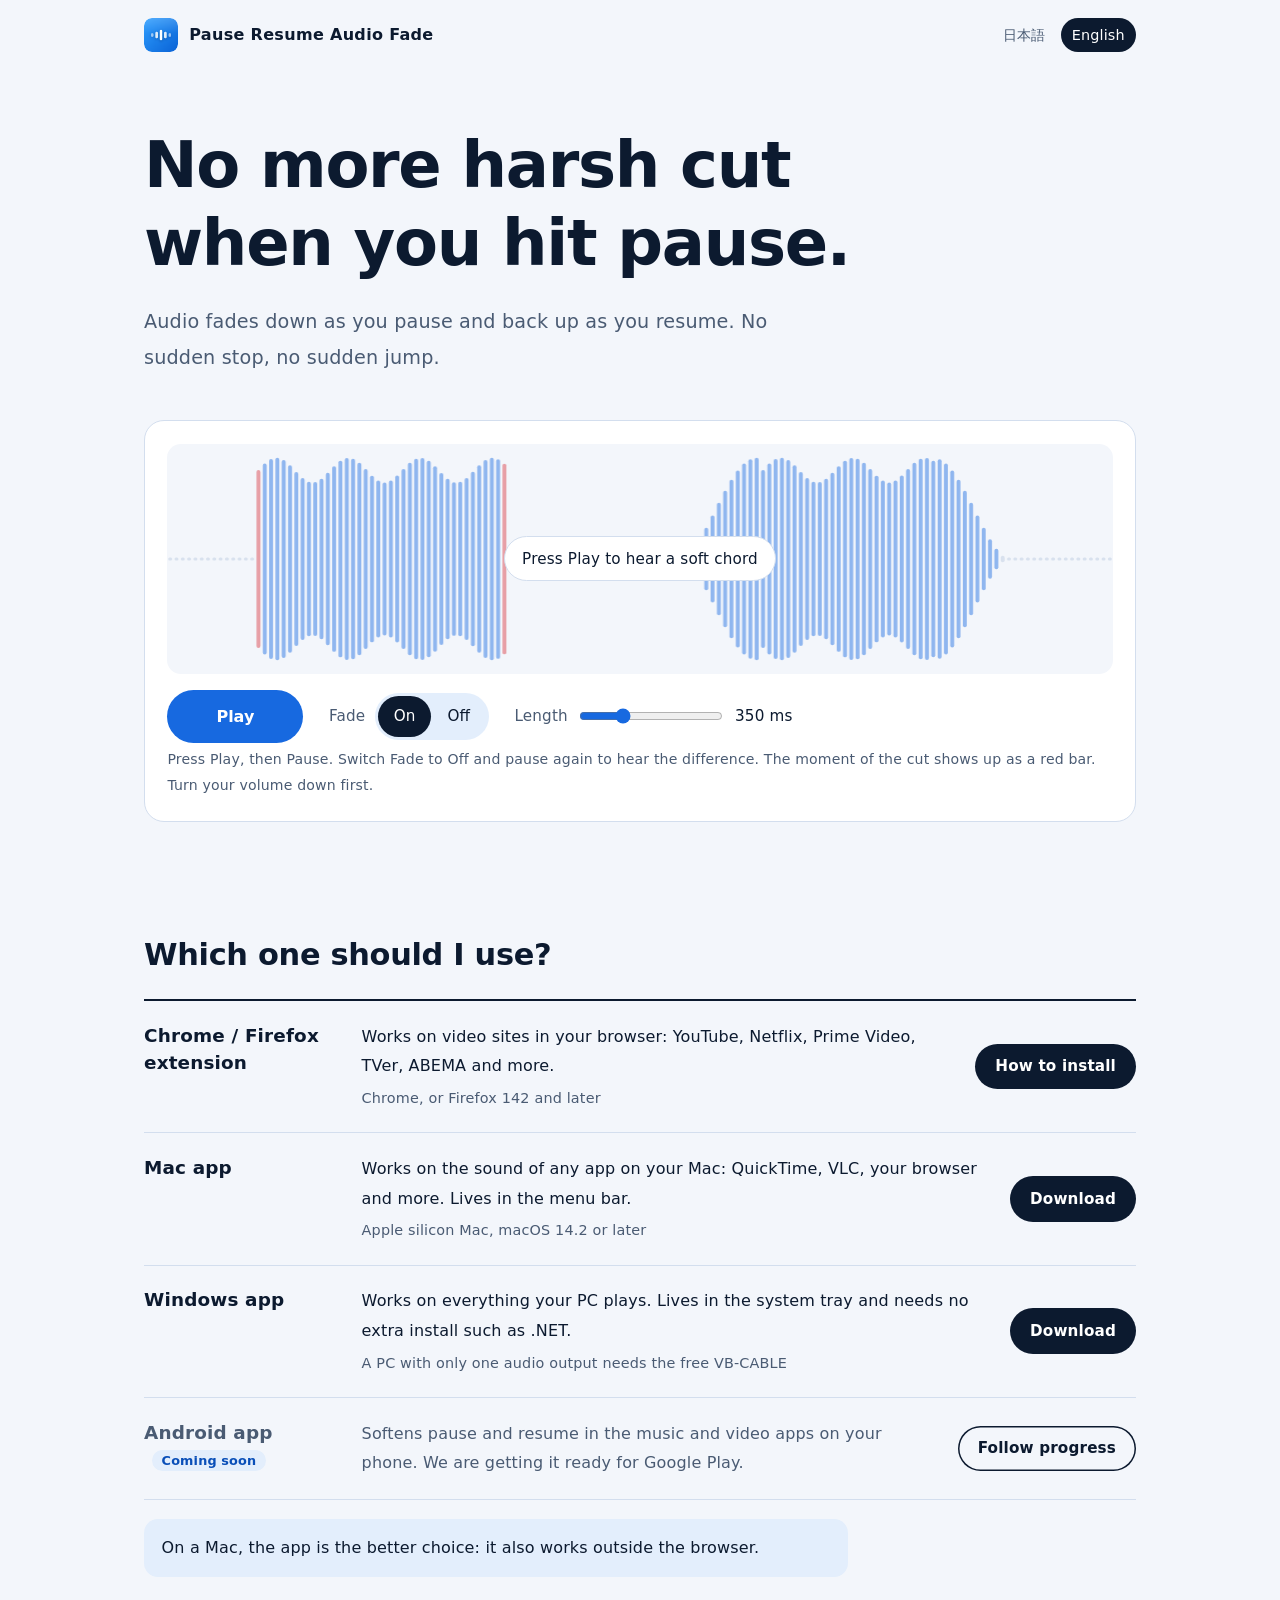
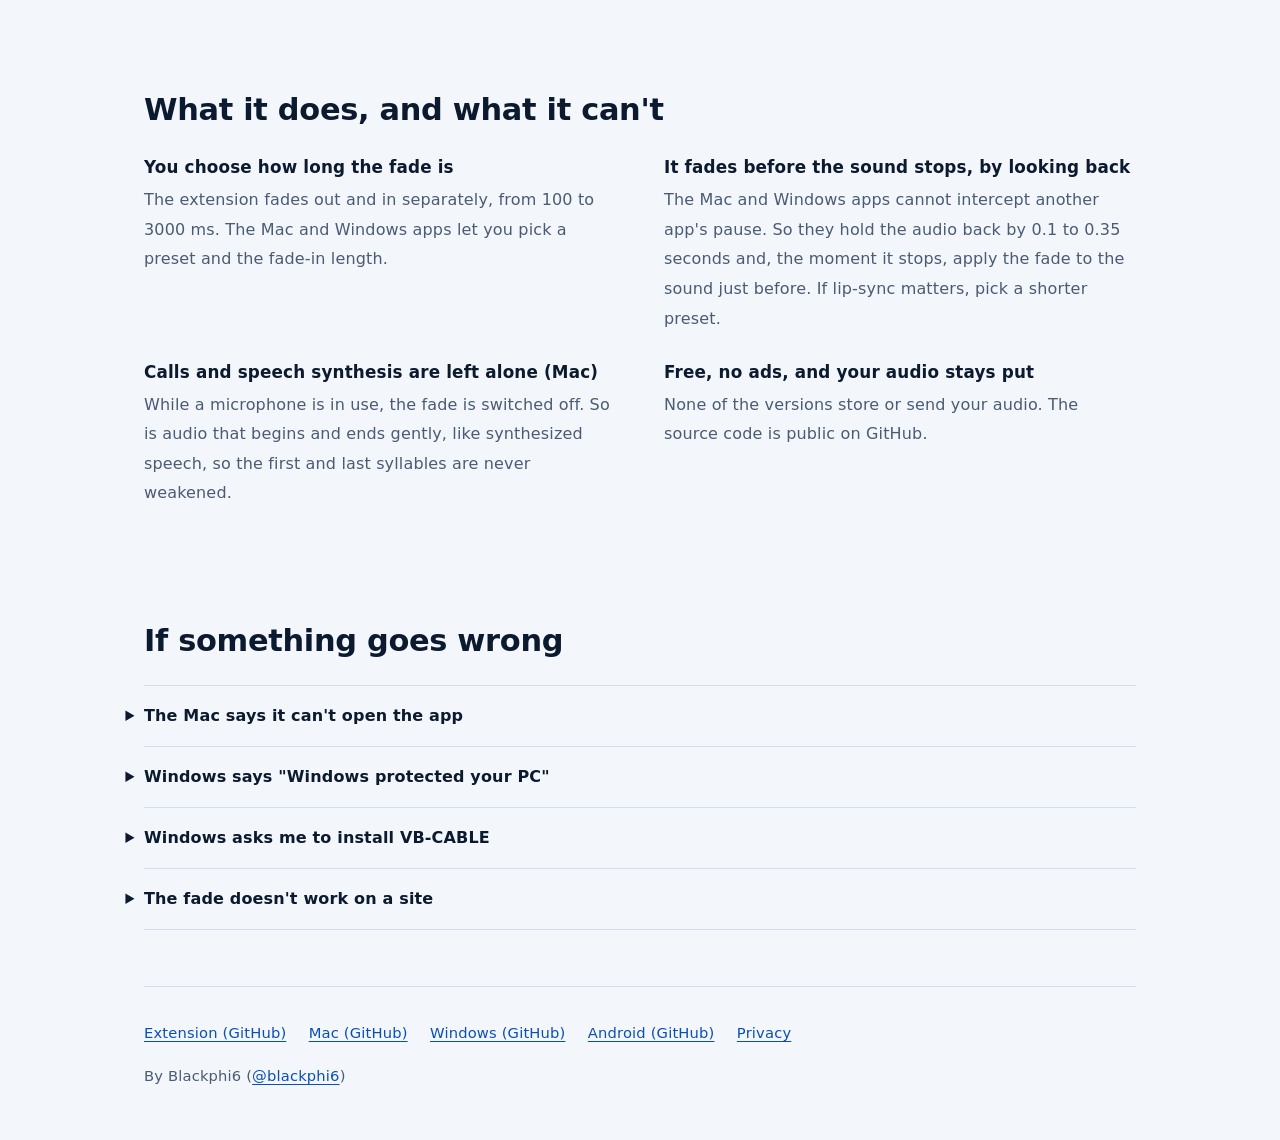
==== docs/en/index.html @ 6e6647d5 "feat: add a bilingual landing page for GitHub Pages Static Japanese and English pages with an in-pag" ====
<!doctype html>
<html lang="en">
<head>
  <meta charset="utf-8">
  <meta name="viewport" content="width=device-width, initial-scale=1">
  <title>Pause Resume Audio Fade — Soften the cut when you pause</title>
  <meta name="description" content="Free apps and a browser extension that fade your audio down when you pause and back up when you resume. Chrome, Firefox, Mac and Windows. No ads, and your audio is never stored or sent anywhere.">
  <link rel="icon" href="../assets/icon-48.png">
  <link rel="canonical" href="https://blackphi6.github.io/pause-resume-audio-fade/en/">
  <link rel="alternate" hreflang="ja" href="https://blackphi6.github.io/pause-resume-audio-fade/">
  <link rel="alternate" hreflang="en" href="https://blackphi6.github.io/pause-resume-audio-fade/en/">
  <meta property="og:type" content="website">
  <meta property="og:title" content="Pause Resume Audio Fade — Soften the cut when you pause">
  <meta property="og:description" content="Free apps and a browser extension that fade your audio down on pause and back up on resume.">
  <meta property="og:url" content="https://blackphi6.github.io/pause-resume-audio-fade/en/">
  <meta property="og:image" content="https://blackphi6.github.io/pause-resume-audio-fade/assets/ogp.png">
  <meta name="twitter:card" content="summary_large_image">
  <link rel="stylesheet" href="../assets/site.css">
</head>
<body>
  <div class="wrap">
    <header class="top">
      <a class="brand" href="./"><img src="../assets/icon-128.png" alt="" width="34" height="34">Pause Resume Audio Fade</a>
      <nav class="lang" aria-label="Language">
        <a href="../" hreflang="ja" lang="ja">日本語</a>
        <span aria-current="page">English</span>
      </nav>
    </header>

    <main>
      <div class="hero">
        <h1>No more harsh cut<br>when you hit pause.</h1>
        <p class="lead">Audio fades down as you pause and back up as you resume. No sudden stop, no sudden jump.</p>

        <div class="demo" id="demo" data-text='{"play":"Play","pause":"Pause","withFade":"with a {ms} ms fade","withoutFade":"without a fade","paused":"Paused {kind}","resumed":"Playing {kind}"}'>
          <div class="stage">
            <canvas aria-hidden="true"></canvas>
            <p class="stage-note" data-note><span>Press Play to hear a soft chord</span></p>
          </div>
          <div class="controls">
            <button class="btn-main" type="button" data-play>Play</button>
            <div class="field" role="group" aria-label="Fade">
              <span>Fade</span>
              <div class="seg">
                <button type="button" data-fade="on" aria-pressed="true">On</button>
                <button type="button" data-fade="off" aria-pressed="false">Off</button>
              </div>
            </div>
            <label class="field">
              <span>Length</span>
              <input type="range" min="100" max="1000" step="50" value="350" data-length>
              <output data-length-out>350 ms</output>
            </label>
          </div>
          <p class="status" role="status" aria-live="polite" data-status></p>
          <p class="hint">Press Play, then Pause. Switch Fade to Off and pause again to hear the difference. The moment of the cut shows up as a red bar. Turn your volume down first.</p>
        </div>
      </div>

      <section aria-labelledby="where">
        <h2 id="where">Which one should I use?</h2>
        <ul class="platforms">
          <li class="platform">
            <h3>Chrome / Firefox extension</h3>
            <p>Works on video sites in your browser: YouTube, Netflix, Prime Video, TVer, ABEMA and more.<span class="need">Chrome, or Firefox 142 and later</span></p>
            <a class="btn go" href="https://github.com/Blackphi6/pause-resume-audio-fade#readme">How to install</a>
          </li>
          <li class="platform">
            <h3>Mac app</h3>
            <p>Works on the sound of any app on your Mac: QuickTime, VLC, your browser and more. Lives in the menu bar.<span class="need">Apple silicon Mac, macOS 14.2 or later</span></p>
            <a class="btn go" href="https://github.com/Blackphi6/pause-resume-audio-fade-mac/releases/latest">Download</a>
          </li>
          <li class="platform">
            <h3>Windows app</h3>
            <p>Works on everything your PC plays. Lives in the system tray and needs no extra install such as .NET.<span class="need">A PC with only one audio output needs the free VB-CABLE</span></p>
            <a class="btn go" href="https://github.com/Blackphi6/pause-resume-audio-fade-windows/releases/latest">Download</a>
          </li>
          <li class="platform" data-state="soon">
            <h3>Android app<span class="badge">Coming soon</span></h3>
            <p>Softens pause and resume in the music and video apps on your phone. We are getting it ready for Google Play.</p>
            <a class="btn go" href="https://github.com/Blackphi6/pause-resume-audio-fade-android">Follow progress</a>
          </li>
        </ul>
        <p class="recommend">On a Mac, the app is the better choice: it also works outside the browser.</p>
      </section>

      <section aria-labelledby="facts">
        <h2 id="facts">What it does, and what it can't</h2>
        <div class="facts">
          <div>
            <h3>You choose how long the fade is</h3>
            <p>The extension fades out and in separately, from 100 to 3000 ms. The Mac and Windows apps let you pick a preset and the fade-in length.</p>
          </div>
          <div>
            <h3>It fades before the sound stops, by looking back</h3>
            <p>The Mac and Windows apps cannot intercept another app's pause. So they hold the audio back by 0.1 to 0.35 seconds and, the moment it stops, apply the fade to the sound just before. If lip-sync matters, pick a shorter preset.</p>
          </div>
          <div>
            <h3>Calls and speech synthesis are left alone (Mac)</h3>
            <p>While a microphone is in use, the fade is switched off. So is audio that begins and ends gently, like synthesized speech, so the first and last syllables are never weakened.</p>
          </div>
          <div>
            <h3>Free, no ads, and your audio stays put</h3>
            <p>None of the versions store or send your audio. The source code is public on GitHub.</p>
          </div>
        </div>
      </section>

      <section aria-labelledby="faq">
        <h2 id="faq">If something goes wrong</h2>
        <details>
          <summary>The Mac says it can't open the app</summary>
          <p>The app is made by an individual and is not notarized by Apple. Right-click the app, choose Open, then click Open again. You only need to do this once.</p>
        </details>
        <details>
          <summary>Windows says "Windows protected your PC"</summary>
          <p>The exe is not code-signed. Click "More info", then "Run anyway".</p>
        </details>
        <details>
          <summary>Windows asks me to install VB-CABLE</summary>
          <p>The app needs one unused audio output to move the original sound out of the way. A PC with two or more outputs, such as speakers and headphones, needs nothing extra. With only one output, install the free virtual cable VB-CABLE; the app's setup screen walks you through it.</p>
        </details>
        <details>
          <summary>The fade doesn't work on a site</summary>
          <p>The extension only runs on the sites in its supported list, and it can't work where a site ignores volume changes. The Mac and Windows apps don't depend on the site: they act on the overall sound.</p>
        </details>
      </section>
    </main>

    <footer>
      <ul>
        <li><a href="https://github.com/Blackphi6/pause-resume-audio-fade">Extension (GitHub)</a></li>
        <li><a href="https://github.com/Blackphi6/pause-resume-audio-fade-mac">Mac (GitHub)</a></li>
        <li><a href="https://github.com/Blackphi6/pause-resume-audio-fade-windows">Windows (GitHub)</a></li>
        <li><a href="https://github.com/Blackphi6/pause-resume-audio-fade-android">Android (GitHub)</a></li>
        <li><a href="https://github.com/Blackphi6/pause-resume-audio-fade/blob/main/PRIVACY.md">Privacy</a></li>
      </ul>
      <p>By Blackphi6 (<a href="https://x.com/blackphi6">@blackphi6</a>)</p>
    </footer>
  </div>
  <script src="../assets/demo.js" defer></script>
</body>
</html>
---- docs/assets/site.css ----
/* Pause Resume Audio Fade — LP
   色: 冷たい紙色の地に、アイコンの青を 1 色だけ。赤は「ブツッ」という切断を示すときだけ使う */
:root {
  --paper: #f3f6fb;
  --panel: #ffffff;
  --ink: #0c1a2f;
  --ink-soft: #4a5b73;
  --line: #d3deee;
  --blue: #1769e0;
  --blue-deep: #0a4fb8;
  --blue-wash: #e3eefc;
  --cut: #d9363e;
  --radius: 14px;
  --wrap: 62rem;
  --font: "Hiragino Sans", "Hiragino Kaku Gothic ProN", "BIZ UDPGothic", "Yu Gothic UI", "Yu Gothic", Meiryo, system-ui, sans-serif;
}

*, *::before, *::after { box-sizing: border-box; }
html { -webkit-text-size-adjust: 100%; scroll-behavior: smooth; }
body {
  margin: 0;
  background: var(--paper);
  color: var(--ink);
  font-family: var(--font);
  font-size: 1rem;
  line-height: 1.85;
  letter-spacing: 0.01em;
}
img { max-width: 100%; display: block; }
a { color: var(--blue-deep); text-underline-offset: 0.2em; }
a:hover { color: var(--blue); }
:focus-visible { outline: 3px solid var(--blue); outline-offset: 3px; border-radius: 4px; }

.wrap { width: min(100% - 2rem, var(--wrap)); margin-inline: auto; }

/* ヘッダー */
.top { display: flex; align-items: center; justify-content: space-between; gap: 1rem; padding-block: 1.1rem; }
.brand { display: flex; align-items: center; gap: 0.7rem; color: var(--ink); text-decoration: none; font-weight: 700; letter-spacing: 0.02em; }
.brand img { width: 34px; height: 34px; border-radius: 8px; }
.lang { display: flex; gap: 0.25rem; font-size: 0.9rem; }
.lang a, .lang span { padding: 0.25rem 0.7rem; border-radius: 999px; text-decoration: none; color: var(--ink-soft); white-space: nowrap; }
.lang [aria-current="page"] { background: var(--ink); color: #fff; }

/* ヒーロー */
.hero { padding-block: clamp(1.5rem, 5vw, 3.5rem) clamp(2rem, 5vw, 3.5rem); }
h1 {
  margin: 0;
  font-size: clamp(2.1rem, 6.2vw, 4rem);
  line-height: 1.22;
  font-weight: 800;
  letter-spacing: -0.02em;
  max-width: 16em;
}
.lead { margin: 1.4rem 0 0; max-width: 34em; font-size: clamp(1.02rem, 2vw, 1.2rem); color: var(--ink-soft); }

/* 聞き比べ */
.demo {
  margin-top: clamp(1.8rem, 4vw, 2.8rem);
  background: var(--panel);
  border: 1px solid var(--line);
  border-radius: calc(var(--radius) + 6px);
  padding: clamp(0.9rem, 2.5vw, 1.4rem);
}
.stage { position: relative; background: var(--paper); border-radius: var(--radius); overflow: hidden; }
.stage canvas { display: block; width: 100%; height: clamp(150px, 26vw, 230px); }
.stage-note {
  position: absolute; inset: 0; display: grid; place-items: center; padding: 1rem;
  text-align: center; font-size: 0.95rem; pointer-events: none;
}
.stage-note span { background: var(--panel); color: var(--ink); padding: 0.45rem 1.1rem; border-radius: 999px; border: 1px solid var(--line); }
.stage-note[hidden] { display: none; }
.controls { display: flex; flex-wrap: wrap; align-items: center; gap: 0.9rem 1.6rem; margin-top: 1rem; }
.btn-main {
  appearance: none; border: 0; cursor: pointer;
  background: var(--blue); color: #fff; font: inherit; font-weight: 700;
  min-width: 8.5rem; padding: 0.75rem 1.6rem; border-radius: 999px;
}
.btn-main:hover { background: var(--blue-deep); }
.field { display: flex; align-items: center; gap: 0.6rem; font-size: 0.95rem; }
.field > span { color: var(--ink-soft); }
.seg { display: inline-flex; background: var(--blue-wash); border-radius: 999px; padding: 3px; }
.seg button {
  appearance: none; border: 0; cursor: pointer; font: inherit; font-size: 0.95rem;
  padding: 0.4rem 1rem; border-radius: 999px; background: transparent; color: var(--ink);
}
.seg button[aria-pressed="true"] { background: var(--ink); color: #fff; }
.field input[type="range"] { width: 9rem; accent-color: var(--blue); }
.field output { min-width: 4.2em; font-variant-numeric: tabular-nums; }
.status { margin: 0.9rem 0 0; color: var(--ink); font-weight: 600; }
.status:empty { display: none; }
.hint { margin: 0.2rem 0 0; font-size: 0.88rem; color: var(--ink-soft); }

/* セクション共通 */
section { padding-block: clamp(2rem, 5vw, 3.5rem); }
h2 { margin: 0 0 1.4rem; font-size: clamp(1.4rem, 3.4vw, 1.9rem); line-height: 1.4; font-weight: 800; letter-spacing: -0.01em; }
.sub { margin: -0.6rem 0 1.4rem; color: var(--ink-soft); max-width: 40em; }

/* 使えるところ: 罫線で区切った行。入手できるものと準備中を、見た目で分ける */
.platforms { list-style: none; margin: 0; padding: 0; border-top: 2px solid var(--ink); }
.platform {
  display: grid; grid-template-columns: minmax(9rem, 12rem) 1fr auto; gap: 0.4rem 1.6rem; align-items: start;
  padding-block: 1.3rem; border-bottom: 1px solid var(--line);
}
.platform h3 { margin: 0; font-size: 1.15rem; line-height: 1.5; font-weight: 800; }
.platform p { margin: 0; }
.platform .need { display: block; margin-top: 0.25rem; font-size: 0.9rem; color: var(--ink-soft); }
.platform .go { align-self: center; }
.btn {
  display: inline-block; padding: 0.55rem 1.25rem; border-radius: 999px; text-decoration: none; white-space: nowrap;
  background: var(--ink); color: #fff; font-weight: 700; font-size: 0.95rem;
}
.btn:hover { background: var(--blue-deep); color: #fff; }
.platform[data-state="soon"] h3, .platform[data-state="soon"] p { color: var(--ink-soft); }
.platform[data-state="soon"] .btn { background: transparent; color: var(--ink); box-shadow: inset 0 0 0 1.5px var(--ink); }
.platform[data-state="soon"] .btn:hover { background: var(--blue-wash); color: var(--ink); }
.badge { display: inline-block; margin-left: 0.5rem; padding: 0.05rem 0.6rem; border-radius: 999px; background: var(--blue-wash); color: var(--blue-deep); font-size: 0.8rem; font-weight: 700; vertical-align: 0.1em; }
.recommend { margin: 1.2rem 0 0; padding: 0.9rem 1.1rem; background: var(--blue-wash); border-radius: var(--radius); max-width: 44em; }

/* できることと、限界 */
.facts { display: grid; gap: 1.6rem 3rem; grid-template-columns: repeat(2, minmax(0, 1fr)); }
.facts h3 { margin: 0 0 0.3rem; font-size: 1.05rem; line-height: 1.55; font-weight: 800; }
.facts p { margin: 0; color: var(--ink-soft); max-width: 30em; }

/* よくある質問 */
details { border-top: 1px solid var(--line); padding-block: 0.95rem; }
details:last-of-type { border-bottom: 1px solid var(--line); }
summary { cursor: pointer; font-weight: 700; list-style-position: outside; }
details p { margin: 0.6rem 0 0; color: var(--ink-soft); max-width: 44em; }

/* フッター */
footer { padding-block: 2rem 3.2rem; border-top: 1px solid var(--line); color: var(--ink-soft); font-size: 0.92rem; }
footer ul { list-style: none; margin: 0 0 1rem; padding: 0; display: flex; flex-wrap: wrap; gap: 0.4rem 1.4rem; }
footer p { margin: 0; }

@media (max-width: 52rem) {
  .platform { grid-template-columns: 1fr; }
  .platform .go { align-self: start; margin-top: 0.5rem; }
  .facts { grid-template-columns: 1fr; }
}
@media (prefers-reduced-motion: reduce) {
  html { scroll-behavior: auto; }
}
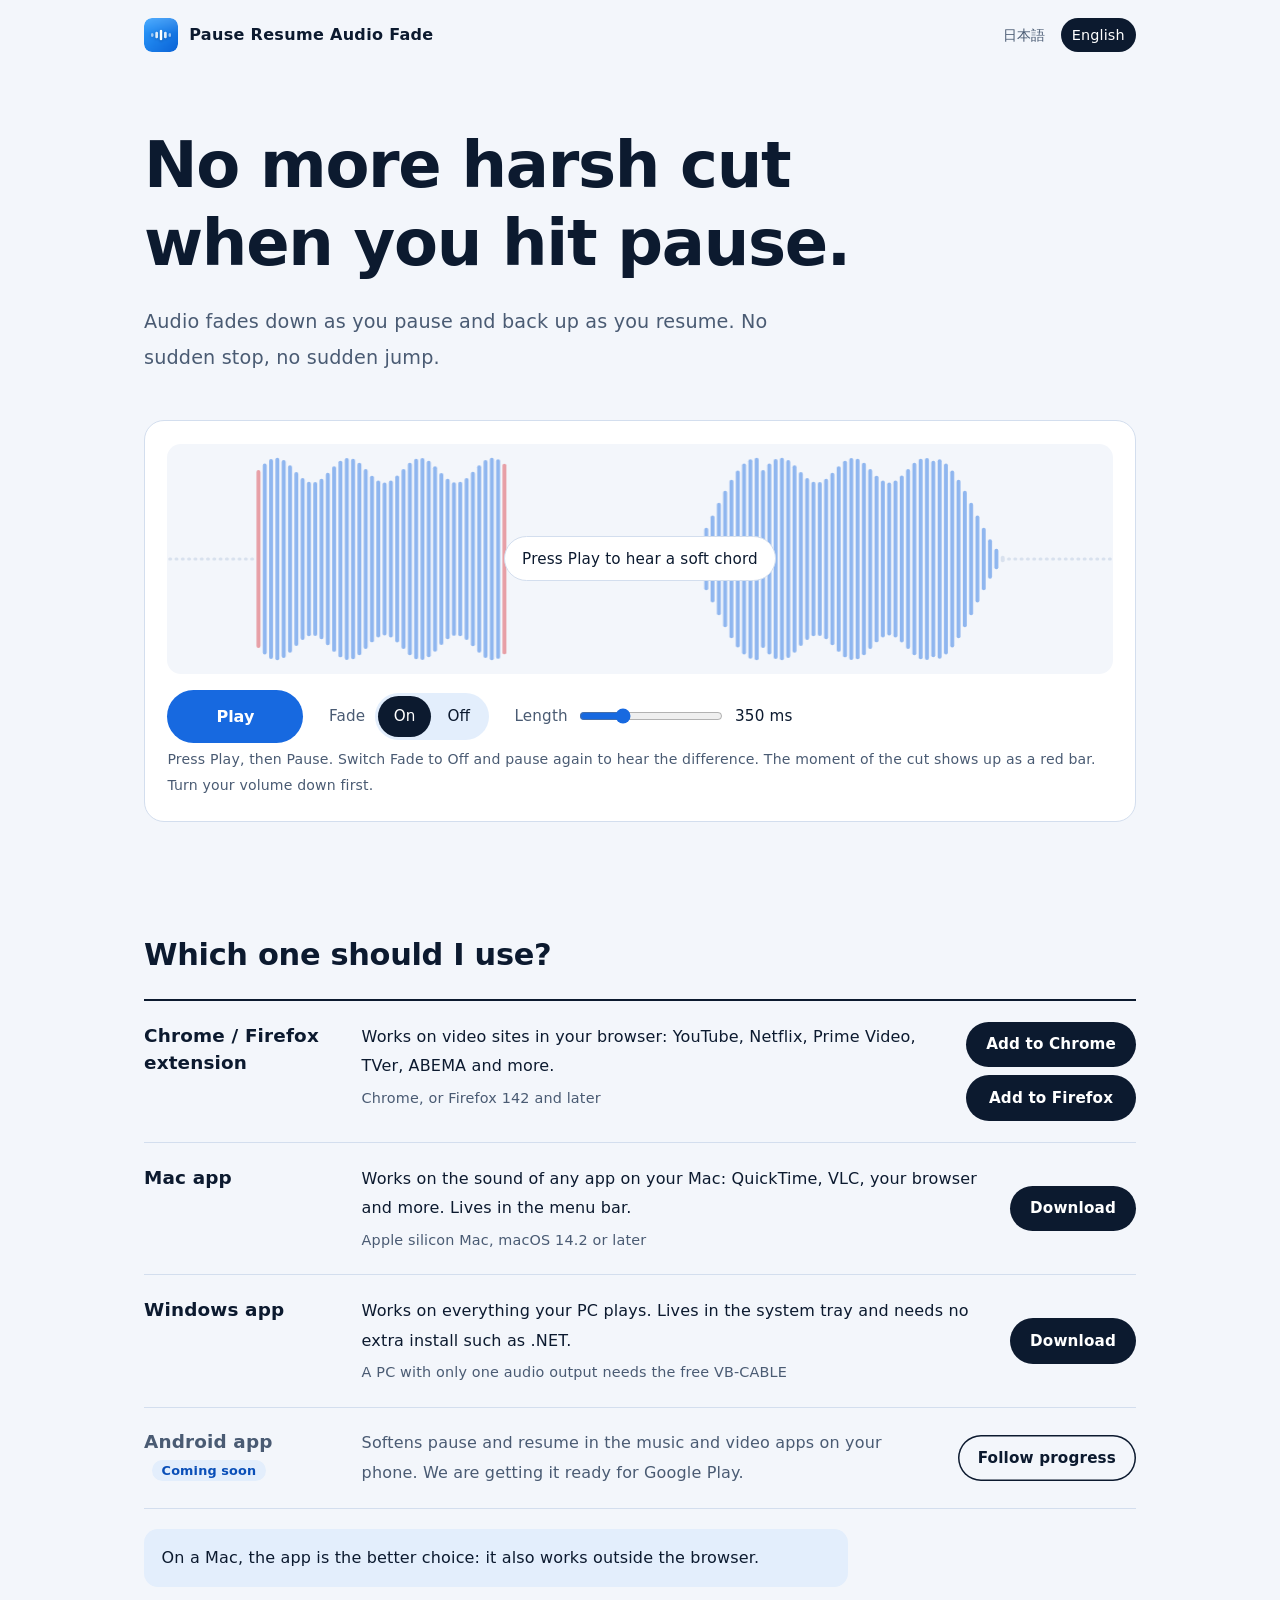
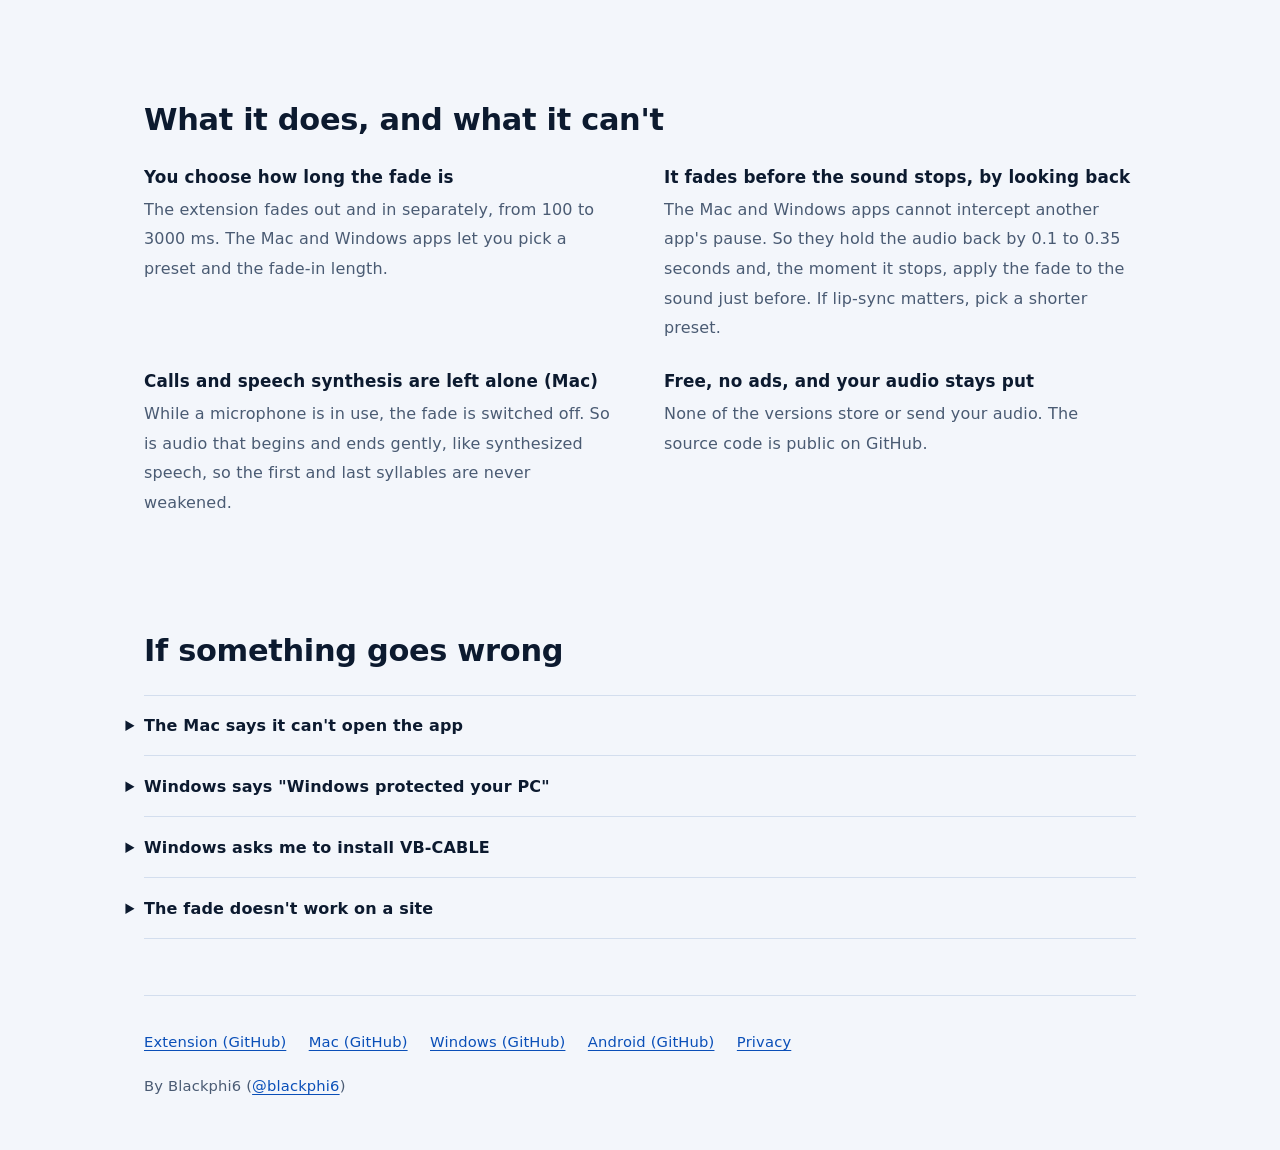
==== commit 4d2e94e4: "docs: link the Chrome Web Store and Firefox Add-ons listings" ====
--- a/docs/en/index.html
+++ b/docs/en/index.html
@@ -63,7 +63,10 @@
           <li class="platform">
             <h3>Chrome / Firefox extension</h3>
             <p>Works on video sites in your browser: YouTube, Netflix, Prime Video, TVer, ABEMA and more.<span class="need">Chrome, or Firefox 142 and later</span></p>
-            <a class="btn go" href="https://github.com/Blackphi6/pause-resume-audio-fade#readme">How to install</a>
+            <div class="go go-stack">
+              <a class="btn" href="https://chromewebstore.google.com/detail/gjhfknoipimhbeneencjmijaooccehef">Add to Chrome</a>
+              <a class="btn" href="https://addons.mozilla.org/en-US/firefox/addon/pause-resume-audio-fade/">Add to Firefox</a>
+            </div>
           </li>
           <li class="platform">
             <h3>Mac app</h3>
--- a/docs/assets/site.css
+++ b/docs/assets/site.css
@@ -105,6 +105,8 @@
 .platform p { margin: 0; }
 .platform .need { display: block; margin-top: 0.25rem; font-size: 0.9rem; color: var(--ink-soft); }
 .platform .go { align-self: center; }
+.go-stack { display: flex; flex-direction: column; gap: 0.5rem; }
+.go-stack .btn { text-align: center; }
 .btn {
   display: inline-block; padding: 0.55rem 1.25rem; border-radius: 999px; text-decoration: none; white-space: nowrap;
   background: var(--ink); color: #fff; font-weight: 700; font-size: 0.95rem;
@@ -135,6 +137,7 @@
 @media (max-width: 52rem) {
   .platform { grid-template-columns: 1fr; }
   .platform .go { align-self: start; margin-top: 0.5rem; }
+  .go-stack { flex-direction: row; flex-wrap: wrap; }
   .facts { grid-template-columns: 1fr; }
 }
 @media (prefers-reduced-motion: reduce) {
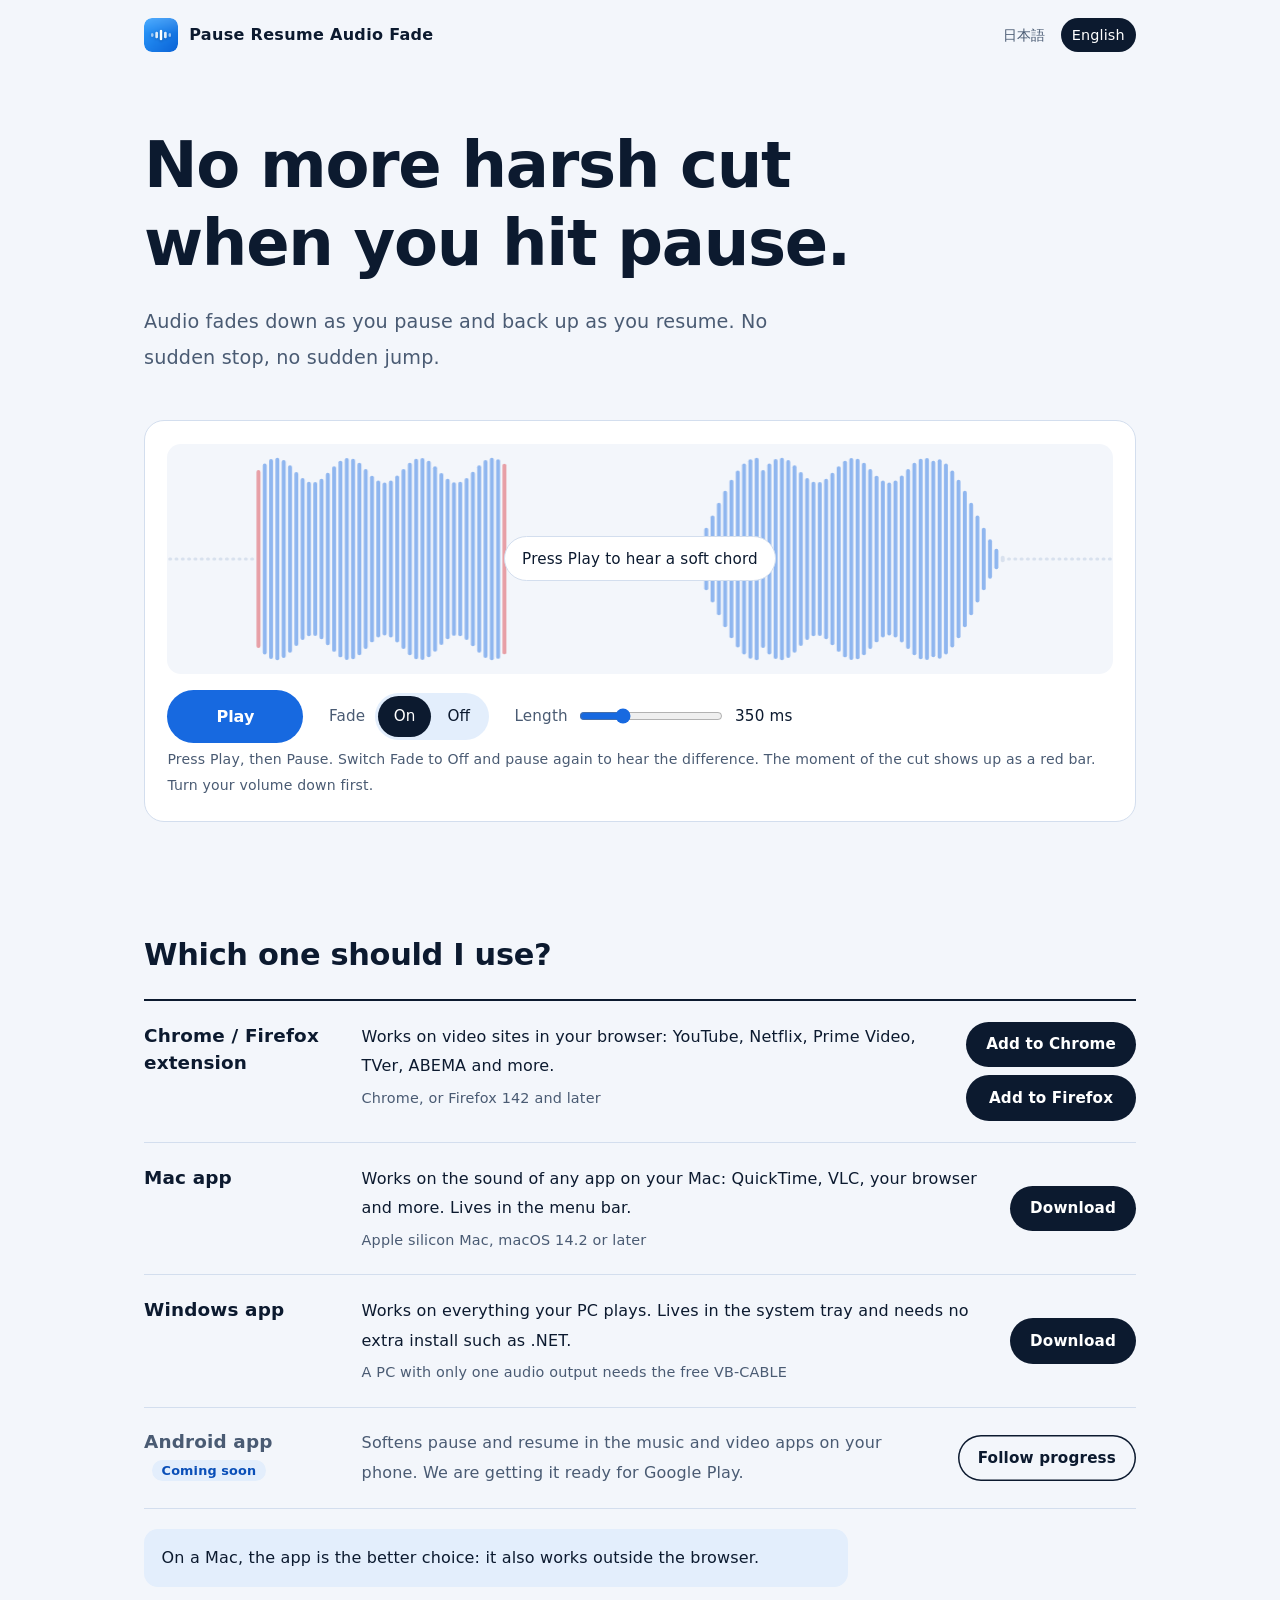
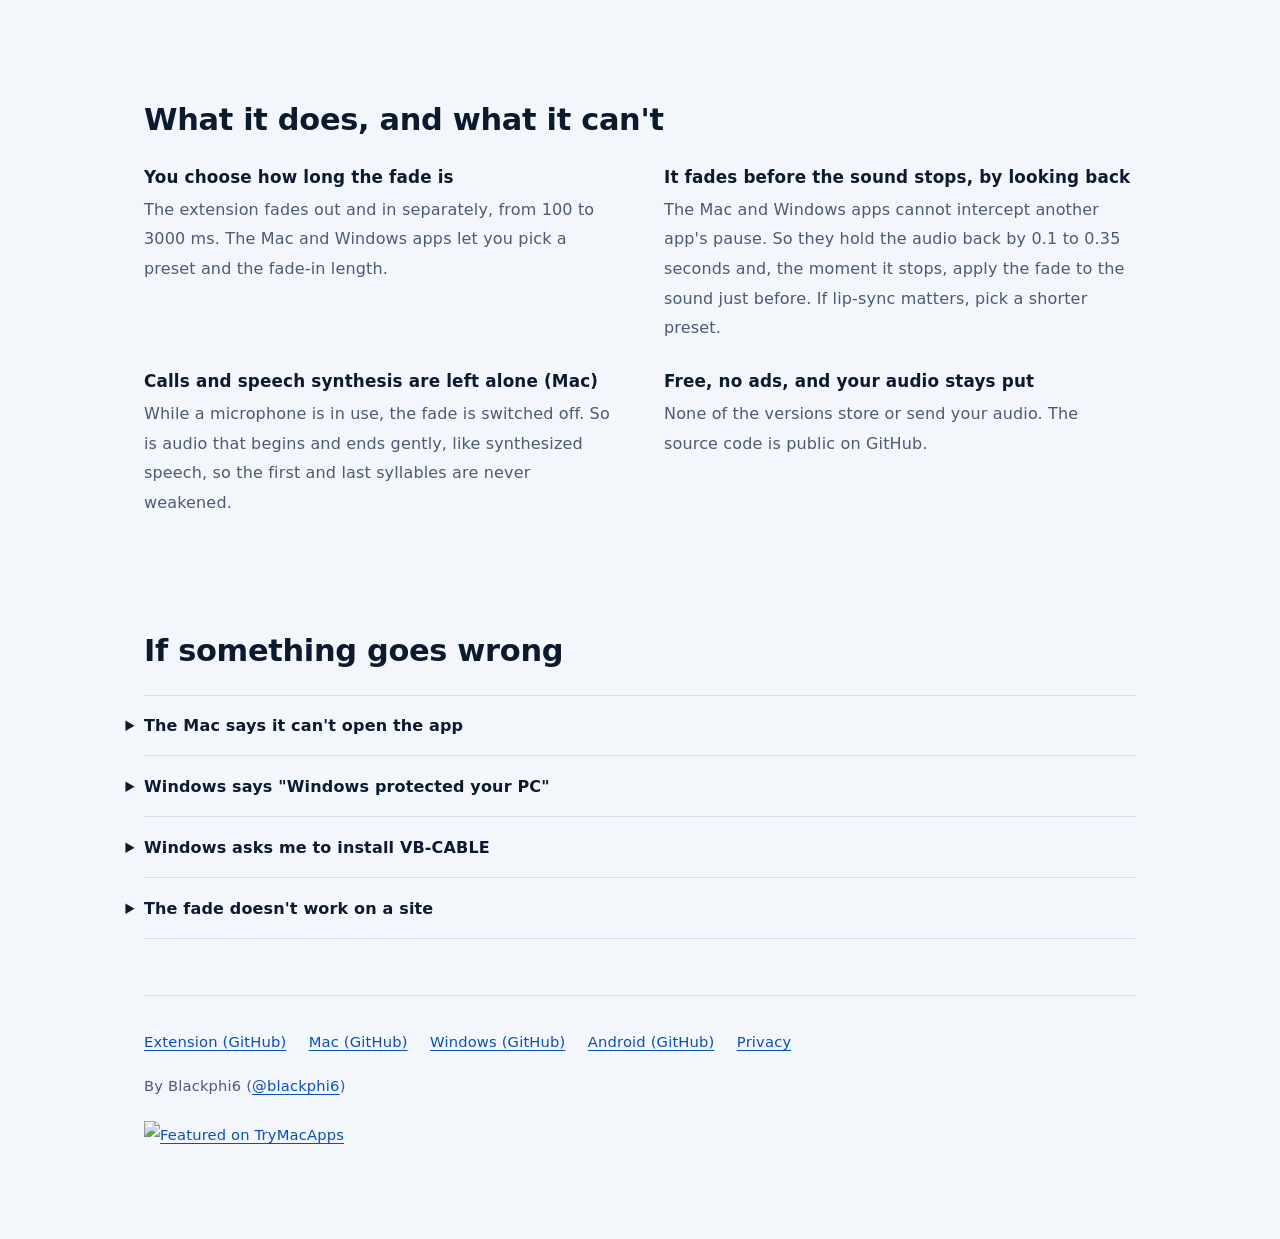
==== commit 0d9dc97e: "docs: add the TryMacApps badge to the landing page footer" ====
--- a/docs/en/index.html
+++ b/docs/en/index.html
@@ -139,6 +139,11 @@
         <li><a href="https://github.com/Blackphi6/pause-resume-audio-fade/blob/main/PRIVACY.md">Privacy</a></li>
       </ul>
       <p>By Blackphi6 (<a href="https://x.com/blackphi6">@blackphi6</a>)</p>
+      <p class="featured">
+        <a href="https://www.trymacapps.com" target="_blank" rel="noopener">
+          <img src="https://www.trymacapps.com/badge.png" alt="Featured on TryMacApps" width="200" height="67">
+        </a>
+      </p>
     </footer>
   </div>
   <script src="../assets/demo.js" defer></script>
--- a/docs/assets/site.css
+++ b/docs/assets/site.css
@@ -133,6 +133,8 @@
 footer { padding-block: 2rem 3.2rem; border-top: 1px solid var(--line); color: var(--ink-soft); font-size: 0.92rem; }
 footer ul { list-style: none; margin: 0 0 1rem; padding: 0; display: flex; flex-wrap: wrap; gap: 0.4rem 1.4rem; }
 footer p { margin: 0; }
+footer .featured { margin-top: 1.4rem; }
+footer .featured img { width: 200px; height: auto; }
 
 @media (max-width: 52rem) {
   .platform { grid-template-columns: 1fr; }
